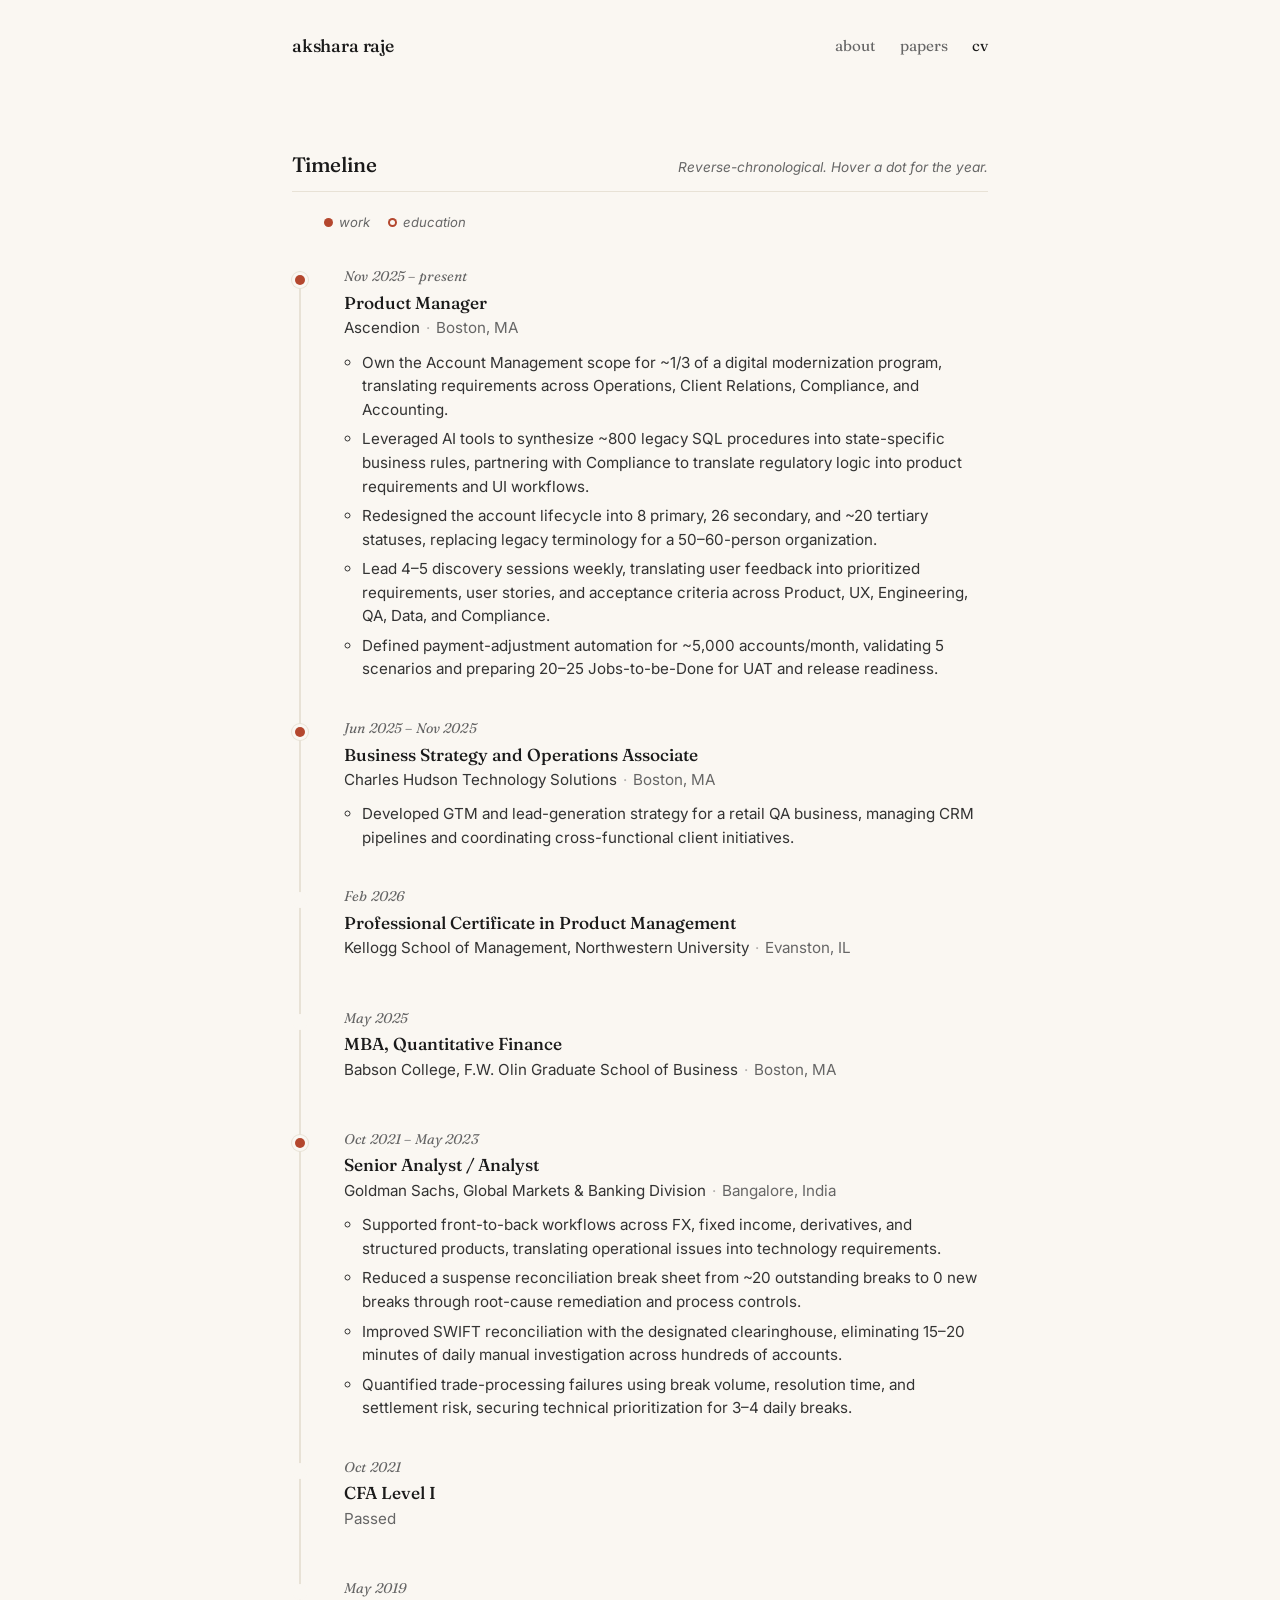
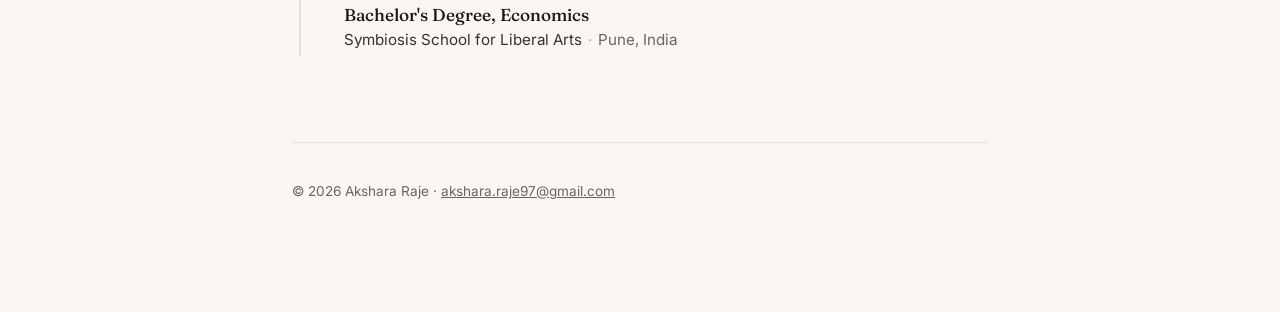
==== cv.html @ e99fda0e "Initial site: bio, papers, timeline CV, two Sankey diagrams Co-Authored-By: Claude Opus 4.7 (1M cont" ====
<!doctype html>
<html lang="en">
<head>
  <meta charset="utf-8" />
  <meta name="viewport" content="width=device-width, initial-scale=1" />
  <title>CV · Akshara Raje</title>
  <link rel="preconnect" href="https://fonts.googleapis.com" />
  <link rel="preconnect" href="https://fonts.gstatic.com" crossorigin />
  <link href="https://fonts.googleapis.com/css2?family=Fraunces:opsz,wght@9..144,400;9..144,500;9..144,600&family=Inter:wght@400;500;600&display=swap" rel="stylesheet" />
  <link rel="stylesheet" href="styles.css" />
  <style>
    /* Timeline */
    .timeline {
      position: relative;
      padding: 8px 0 8px 32px;
      margin: 0;
      list-style: none;
    }
    .timeline::before {
      content: '';
      position: absolute;
      left: 7px;
      top: 14px;
      bottom: 14px;
      width: 2px;
      background: var(--rule);
    }
    .tl-item {
      position: relative;
      padding: 0 0 36px 20px;
    }
    .tl-item:last-child { padding-bottom: 0; }
    .tl-item::before {
      content: '';
      position: absolute;
      left: -29px;
      top: 10px;
      width: 10px;
      height: 10px;
      border-radius: 50%;
      background: var(--accent);
      box-shadow: 0 0 0 3px var(--bg), 0 0 0 4px var(--rule);
    }
    .tl-item.edu::before {
      background: var(--bg);
      box-shadow: 0 0 0 3px var(--bg), 0 0 0 2px var(--accent);
    }
    .tl-date {
      font-family: 'Fraunces', Georgia, serif;
      font-style: italic;
      color: var(--muted);
      font-size: 0.88rem;
      margin-bottom: 4px;
      letter-spacing: 0.01em;
    }
    .tl-title {
      font-family: 'Fraunces', Georgia, serif;
      font-size: 1.08rem;
      font-weight: 500;
      line-height: 1.3;
      margin-bottom: 2px;
    }
    .tl-org {
      font-size: 0.95rem;
      color: var(--muted);
      margin-bottom: 10px;
    }
    .tl-org .where { color: #333; }
    .tl-org .sep { opacity: 0.5; margin: 0 6px; }
    .tl-points {
      margin: 0;
      padding-left: 18px;
      font-size: 0.95rem;
      color: #333;
    }
    .tl-points li { margin-bottom: 6px; line-height: 1.55; }
    .tl-points li:last-child { margin-bottom: 0; }

    .tl-legend {
      display: flex;
      gap: 18px;
      align-items: center;
      font-size: 0.82rem;
      color: var(--muted);
      margin: 0 0 24px 32px;
      font-style: italic;
    }
    .tl-legend span { display: inline-flex; align-items: center; gap: 6px; }
    .tl-legend .dot {
      width: 9px; height: 9px; border-radius: 50%;
      background: var(--accent);
    }
    .tl-legend .dot.edu {
      background: var(--bg);
      box-shadow: inset 0 0 0 2px var(--accent);
    }

    @media (max-width: 600px) {
      .timeline { padding-left: 24px; }
      .tl-item { padding-left: 14px; }
    }
  </style>
</head>
<body>
  <nav class="nav">
    <a href="index.html" class="brand">akshara raje</a>
    <div class="nav-links">
      <a href="index.html">about</a>
      <a href="papers.html">papers</a>
      <a href="cv.html" class="active">cv</a>
    </div>
  </nav>

  <main>
    <section class="section">
      <div class="section-head">
        <h2>Timeline</h2>
        <p class="section-sub">Reverse-chronological. Hover a dot for the year.</p>
      </div>

      <p class="tl-legend">
        <span><span class="dot"></span> work</span>
        <span><span class="dot edu"></span> education</span>
      </p>

      <ol class="timeline">

        <li class="tl-item">
          <div class="tl-date">Nov 2025 – present</div>
          <div class="tl-title">Product Manager</div>
          <div class="tl-org"><span class="where">Ascendion</span><span class="sep">·</span>Boston, MA</div>
          <ul class="tl-points">
            <li>Own the Account Management scope for ~1/3 of a digital modernization program, translating requirements across Operations, Client Relations, Compliance, and Accounting.</li>
            <li>Leveraged AI tools to synthesize ~800 legacy SQL procedures into state-specific business rules, partnering with Compliance to translate regulatory logic into product requirements and UI workflows.</li>
            <li>Redesigned the account lifecycle into 8 primary, 26 secondary, and ~20 tertiary statuses, replacing legacy terminology for a 50–60-person organization.</li>
            <li>Lead 4–5 discovery sessions weekly, translating user feedback into prioritized requirements, user stories, and acceptance criteria across Product, UX, Engineering, QA, Data, and Compliance.</li>
            <li>Defined payment-adjustment automation for ~5,000 accounts/month, validating 5 scenarios and preparing 20–25 Jobs-to-be-Done for UAT and release readiness.</li>
          </ul>
        </li>

        <li class="tl-item">
          <div class="tl-date">Jun 2025 – Nov 2025</div>
          <div class="tl-title">Business Strategy and Operations Associate</div>
          <div class="tl-org"><span class="where">Charles Hudson Technology Solutions</span><span class="sep">·</span>Boston, MA</div>
          <ul class="tl-points">
            <li>Developed GTM and lead-generation strategy for a retail QA business, managing CRM pipelines and coordinating cross-functional client initiatives.</li>
          </ul>
        </li>

        <li class="tl-item edu">
          <div class="tl-date">Feb 2026</div>
          <div class="tl-title">Professional Certificate in Product Management</div>
          <div class="tl-org"><span class="where">Kellogg School of Management, Northwestern University</span><span class="sep">·</span>Evanston, IL</div>
        </li>

        <li class="tl-item edu">
          <div class="tl-date">May 2025</div>
          <div class="tl-title">MBA, Quantitative Finance</div>
          <div class="tl-org"><span class="where">Babson College, F.W. Olin Graduate School of Business</span><span class="sep">·</span>Boston, MA</div>
        </li>

        <li class="tl-item">
          <div class="tl-date">Oct 2021 – May 2023</div>
          <div class="tl-title">Senior Analyst / Analyst</div>
          <div class="tl-org"><span class="where">Goldman Sachs, Global Markets &amp; Banking Division</span><span class="sep">·</span>Bangalore, India</div>
          <ul class="tl-points">
            <li>Supported front-to-back workflows across FX, fixed income, derivatives, and structured products, translating operational issues into technology requirements.</li>
            <li>Reduced a suspense reconciliation break sheet from ~20 outstanding breaks to 0 new breaks through root-cause remediation and process controls.</li>
            <li>Improved SWIFT reconciliation with the designated clearinghouse, eliminating 15–20 minutes of daily manual investigation across hundreds of accounts.</li>
            <li>Quantified trade-processing failures using break volume, resolution time, and settlement risk, securing technical prioritization for 3–4 daily breaks.</li>
          </ul>
        </li>

        <li class="tl-item edu">
          <div class="tl-date">Oct 2021</div>
          <div class="tl-title">CFA Level I</div>
          <div class="tl-org">Passed</div>
        </li>

        <li class="tl-item edu">
          <div class="tl-date">May 2019</div>
          <div class="tl-title">Bachelor's Degree, Economics</div>
          <div class="tl-org"><span class="where">Symbiosis School for Liberal Arts</span><span class="sep">·</span>Pune, India</div>
        </li>

      </ol>
    </section>

    <footer class="footer">
      <p>© 2026 Akshara Raje · <a href="mailto:akshara.raje97@gmail.com">akshara.raje97@gmail.com</a></p>
    </footer>
  </main>
</body>
</html>
---- styles.css ----
:root {
  --bg: #faf7f2;
  --ink: #1a1a1a;
  --muted: #666;
  --rule: #e8e2d6;
  --accent: #b4472e;
  --accent-soft: #e8a897;
  --paper: #ffffff;
}

* { box-sizing: border-box; }

html, body {
  margin: 0;
  padding: 0;
  background: var(--bg);
  color: var(--ink);
  font-family: 'Inter', -apple-system, system-ui, sans-serif;
  font-size: 16px;
  line-height: 1.6;
  -webkit-font-smoothing: antialiased;
}

main {
  max-width: 760px;
  margin: 0 auto;
  padding: 0 32px 96px;
}

/* nav */
.nav {
  max-width: 760px;
  margin: 0 auto;
  padding: 32px;
  display: flex;
  justify-content: space-between;
  align-items: center;
  font-family: 'Fraunces', Georgia, serif;
}
.brand {
  font-size: 1.1rem;
  font-weight: 500;
  letter-spacing: -0.01em;
  text-decoration: none;
  color: var(--ink);
}
.nav-links a {
  margin-left: 20px;
  color: var(--muted);
  text-decoration: none;
  font-size: 0.95rem;
  transition: color 0.15s;
}
.nav-links a:hover, .nav-links a.active { color: var(--ink); }

/* hero */
.hero {
  display: grid;
  grid-template-columns: 1fr auto;
  gap: 40px;
  align-items: start;
  margin: 24px 0 72px;
}
.hero-text h1 {
  font-family: 'Fraunces', Georgia, serif;
  font-size: 2.4rem;
  font-weight: 500;
  letter-spacing: -0.02em;
  margin: 0 0 8px;
  line-height: 1.1;
}
.tagline {
  font-family: 'Fraunces', Georgia, serif;
  font-style: italic;
  font-size: 1.05rem;
  color: var(--accent);
  margin: 0 0 20px;
  min-height: 1.6em;
}
.bio {
  font-size: 1.02rem;
  color: #333;
  margin: 0 0 20px;
  max-width: 56ch;
}
.contact {
  font-size: 0.95rem;
  color: var(--muted);
  margin: 0;
}
.contact a {
  color: var(--muted);
  text-decoration: none;
  border-bottom: 1px solid var(--rule);
  transition: color 0.15s, border-color 0.15s;
}
.contact a:hover { color: var(--accent); border-color: var(--accent); }

.hero-photo img {
  width: 140px;
  height: 140px;
  border-radius: 50%;
  object-fit: cover;
  display: block;
}

/* sections */
.section { margin: 56px 0; }
.section-head {
  display: flex;
  justify-content: space-between;
  align-items: baseline;
  margin: 0 0 20px;
  padding-bottom: 10px;
  border-bottom: 1px solid var(--rule);
}
.section-head h2 {
  font-family: 'Fraunces', Georgia, serif;
  font-size: 1.3rem;
  font-weight: 500;
  margin: 0;
  letter-spacing: -0.01em;
}
.section-sub {
  margin: 0;
  font-size: 0.85rem;
  color: var(--muted);
  font-style: italic;
}
.section-link {
  font-size: 0.9rem;
  color: var(--accent);
  text-decoration: none;
}
.section-link:hover { text-decoration: underline; }

/* sankey */
.sankey {
  width: 100%;
  min-height: 440px;
  background: var(--paper);
  border: 1px solid var(--rule);
  border-radius: 4px;
  padding: 16px;
  overflow: hidden;
}
.sankey svg { display: block; width: 100%; height: auto; }
.sankey .node rect {
  cursor: pointer;
  stroke-width: 0;
  transition: opacity 0.2s;
}
.sankey .node text {
  font-family: 'Inter', sans-serif;
  font-size: 11.5px;
  fill: var(--ink);
  pointer-events: none;
}
.sankey .link {
  fill: none;
  stroke-opacity: 0.35;
  transition: stroke-opacity 0.2s;
  cursor: pointer;
}
.sankey .link:hover { stroke-opacity: 0.75; }
.sankey.dim .link:not(.highlight) { stroke-opacity: 0.08; }
.sankey.dim .node:not(.highlight) rect { opacity: 0.25; }
.sankey.dim .node:not(.highlight) text { opacity: 0.3; }

.caption {
  margin-top: 12px;
  font-size: 0.85rem;
  color: var(--muted);
  font-style: italic;
  text-align: center;
}

/* papers list */
.papers { list-style: none; counter-reset: p; padding: 0; margin: 0; }
.papers li {
  counter-increment: p;
  position: relative;
  padding: 16px 0 16px 32px;
  border-bottom: 1px solid var(--rule);
}
.papers li:last-child { border-bottom: 0; }
.papers li::before {
  content: counter(p);
  position: absolute;
  left: 0;
  top: 18px;
  font-family: 'Fraunces', Georgia, serif;
  font-style: italic;
  color: var(--accent);
  font-size: 0.95rem;
}
.paper-title {
  font-family: 'Fraunces', Georgia, serif;
  font-size: 1.05rem;
  font-weight: 500;
  margin-bottom: 4px;
}
.paper-meta { font-size: 0.9rem; color: var(--muted); margin-bottom: 6px; }
.paper-meta a { color: var(--accent); text-decoration: none; }
.paper-meta a:hover { text-decoration: underline; }
.paper-note { font-size: 0.95rem; color: #333; }

/* news */
.news { list-style: none; padding: 0; margin: 0; }
.news li {
  display: grid;
  grid-template-columns: 90px 1fr;
  gap: 16px;
  padding: 10px 0;
  border-bottom: 1px dashed var(--rule);
  font-size: 0.95rem;
}
.news li:last-child { border-bottom: 0; }
.news .date {
  color: var(--muted);
  font-family: 'Fraunces', Georgia, serif;
  font-style: italic;
}

/* footer */
.footer {
  margin-top: 72px;
  padding-top: 24px;
  border-top: 1px solid var(--rule);
  font-size: 0.85rem;
  color: var(--muted);
}
.footer a { color: var(--muted); }

/* responsive */
@media (max-width: 600px) {
  .hero { grid-template-columns: 1fr; }
  .hero-photo img { width: 100px; height: 100px; }
  .hero-text h1 { font-size: 2rem; }
  main, .nav { padding-left: 20px; padding-right: 20px; }
  .news li { grid-template-columns: 1fr; gap: 2px; }
}
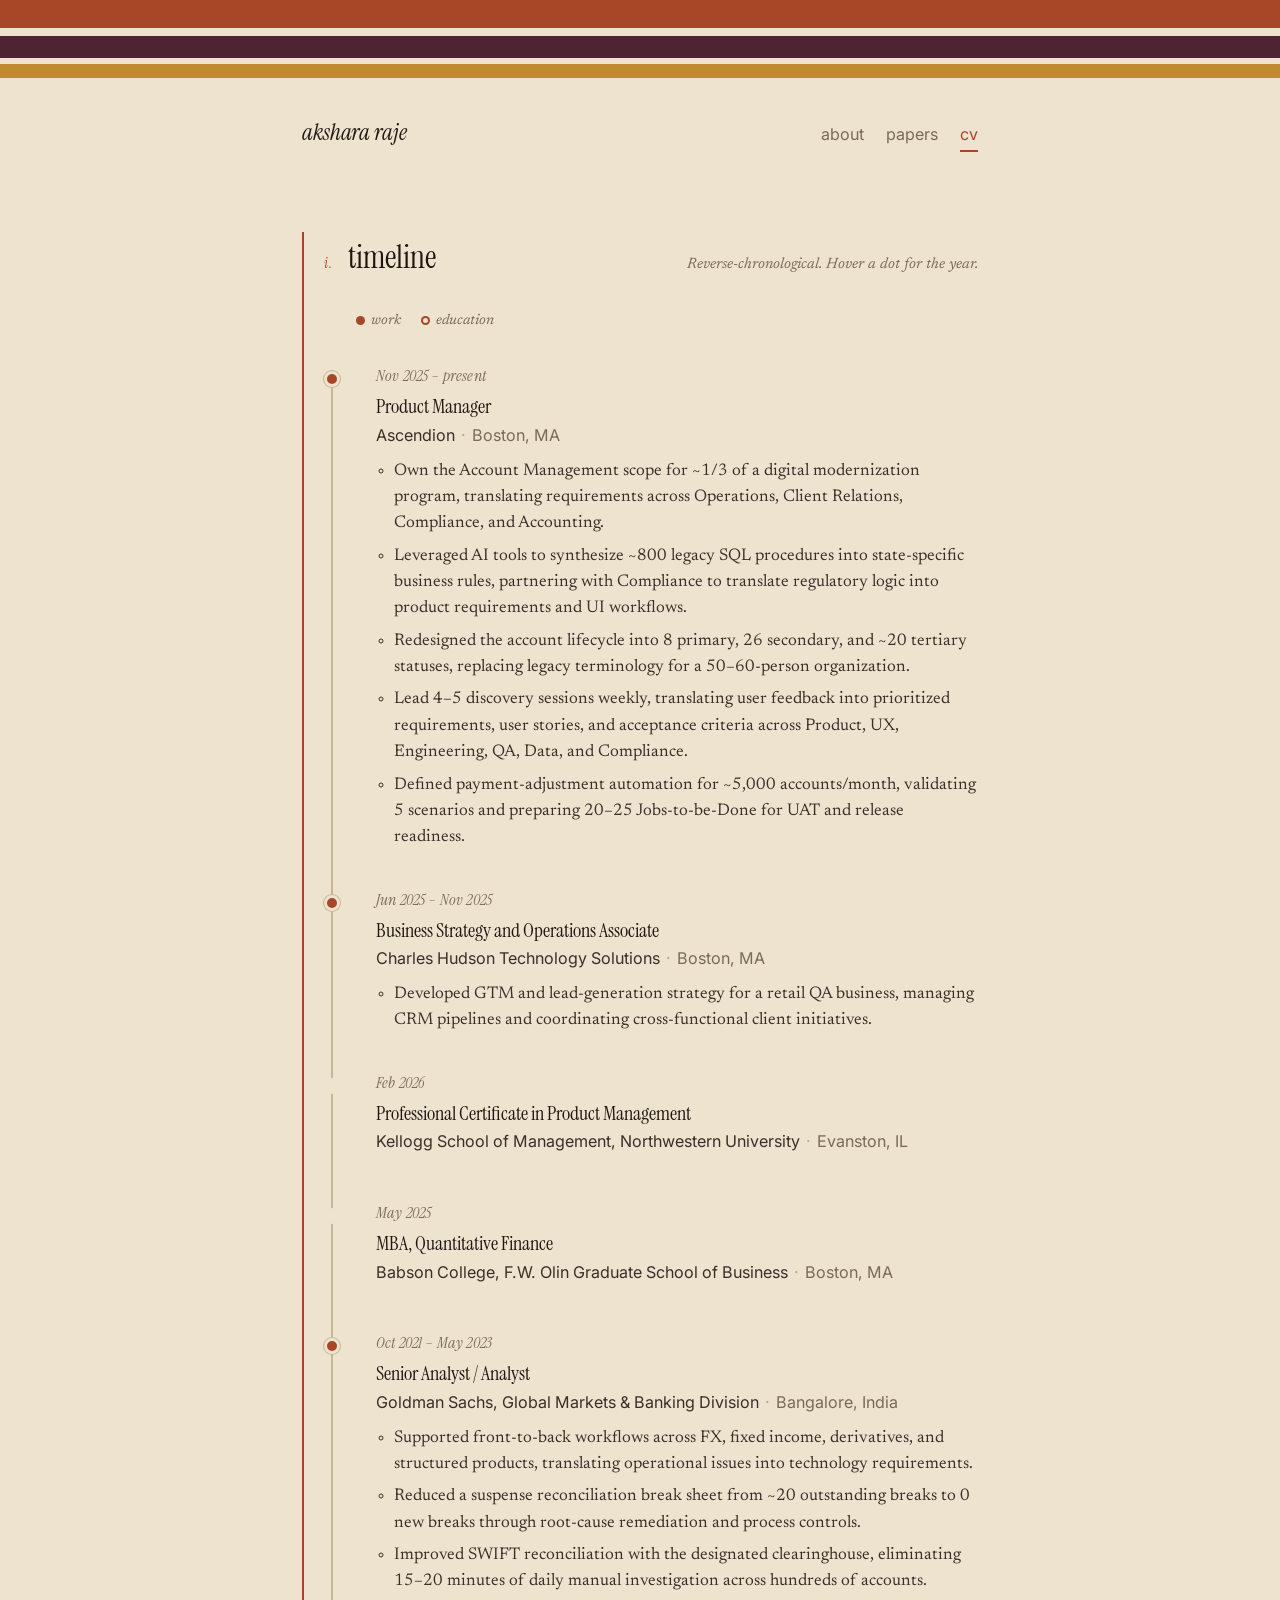
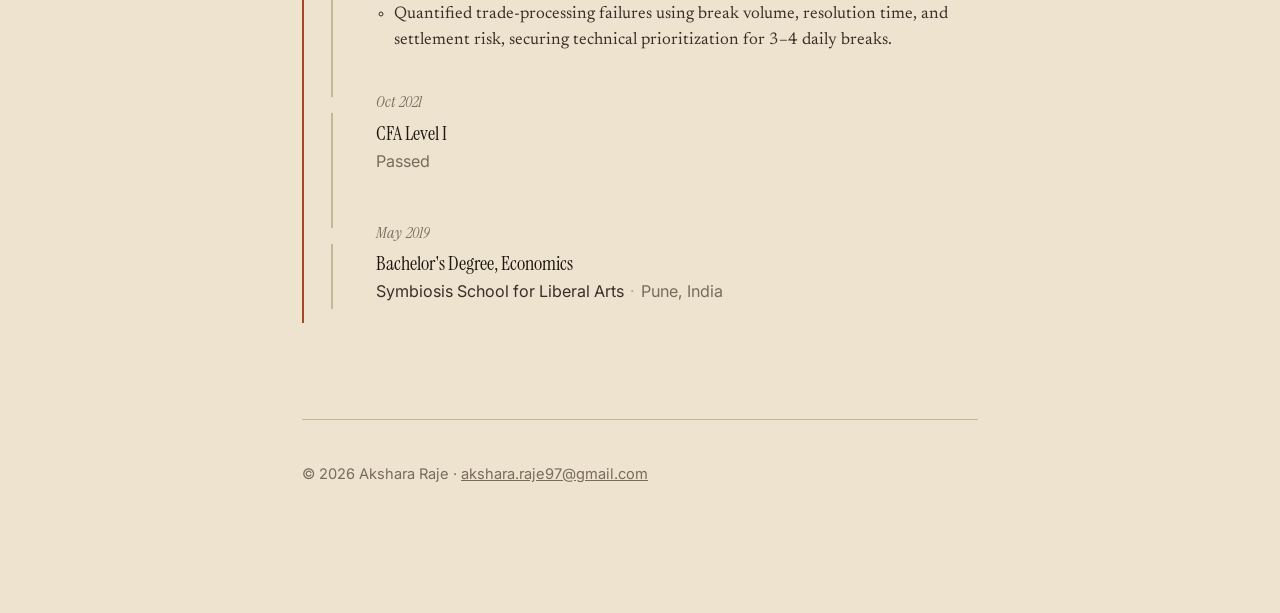
==== commit a9e477f4: "Redesign: Rothko palette, paper diagrams, scroll animations, mobile pass - Rothko-inspired palette (" ====
--- a/cv.html
+++ b/cv.html
@@ -6,7 +6,7 @@
   <title>CV · Akshara Raje</title>
   <link rel="preconnect" href="https://fonts.googleapis.com" />
   <link rel="preconnect" href="https://fonts.gstatic.com" crossorigin />
-  <link href="https://fonts.googleapis.com/css2?family=Fraunces:opsz,wght@9..144,400;9..144,500;9..144,600&family=Inter:wght@400;500;600&display=swap" rel="stylesheet" />
+  <link href="https://fonts.googleapis.com/css2?family=Instrument+Serif:ital@0;1&family=Newsreader:ital,opsz,wght@0,6..72,400;0,6..72,500;1,6..72,400&family=Inter:wght@400;500;600&display=swap" rel="stylesheet" />
   <link rel="stylesheet" href="styles.css" />
   <style>
     /* Timeline */
@@ -28,7 +28,11 @@
     .tl-item {
       position: relative;
       padding: 0 0 36px 20px;
-    }
+      opacity: 0;
+      transform: translateY(10px);
+      transition: opacity 0.55s ease, transform 0.55s cubic-bezier(.2,.7,.2,1);
+    }
+    .tl-item.in { opacity: 1; transform: translateY(0); }
     .tl-item:last-child { padding-bottom: 0; }
     .tl-item::before {
       content: '';
@@ -38,70 +42,99 @@
       width: 10px;
       height: 10px;
       border-radius: 50%;
-      background: var(--accent);
+      background: var(--rust);
       box-shadow: 0 0 0 3px var(--bg), 0 0 0 4px var(--rule);
     }
     .tl-item.edu::before {
       background: var(--bg);
-      box-shadow: 0 0 0 3px var(--bg), 0 0 0 2px var(--accent);
+      box-shadow: 0 0 0 3px var(--bg), 0 0 0 2px var(--rust);
+    }
+    .tl-item.current::before {
+      background: var(--rust);
+      animation: pulse 2.4s ease-in-out infinite;
+    }
+    @keyframes pulse {
+      0%, 100% { box-shadow: 0 0 0 3px var(--bg), 0 0 0 4px var(--rule), 0 0 0 4px rgba(167,71,40,0); }
+      50% { box-shadow: 0 0 0 3px var(--bg), 0 0 0 4px var(--rule), 0 0 0 10px rgba(167,71,40,0.18); }
     }
     .tl-date {
-      font-family: 'Fraunces', Georgia, serif;
+      font-family: 'Instrument Serif', serif;
       font-style: italic;
       color: var(--muted);
-      font-size: 0.88rem;
+      font-size: 0.92rem;
       margin-bottom: 4px;
       letter-spacing: 0.01em;
     }
     .tl-title {
-      font-family: 'Fraunces', Georgia, serif;
-      font-size: 1.08rem;
-      font-weight: 500;
+      font-family: 'Instrument Serif', Georgia, serif;
+      font-size: 1.2rem;
+      font-weight: 400;
       line-height: 1.3;
-      margin-bottom: 2px;
+      margin-bottom: 3px;
+      color: var(--ink);
     }
     .tl-org {
       font-size: 0.95rem;
       color: var(--muted);
       margin-bottom: 10px;
-    }
-    .tl-org .where { color: #333; }
+      font-family: 'Inter', sans-serif;
+    }
+    .tl-org .where { color: var(--ink-soft); }
     .tl-org .sep { opacity: 0.5; margin: 0 6px; }
     .tl-points {
       margin: 0;
       padding-left: 18px;
-      font-size: 0.95rem;
-      color: #333;
+      font-family: 'Newsreader', serif;
+      font-size: 1rem;
+      color: var(--ink-soft);
     }
     .tl-points li { margin-bottom: 6px; line-height: 1.55; }
     .tl-points li:last-child { margin-bottom: 0; }
 
     .tl-legend {
       display: flex;
-      gap: 18px;
+      gap: 20px;
       align-items: center;
-      font-size: 0.82rem;
+      font-size: 0.84rem;
       color: var(--muted);
       margin: 0 0 24px 32px;
       font-style: italic;
+      font-family: 'Newsreader', serif;
     }
     .tl-legend span { display: inline-flex; align-items: center; gap: 6px; }
     .tl-legend .dot {
       width: 9px; height: 9px; border-radius: 50%;
-      background: var(--accent);
+      background: var(--rust);
     }
     .tl-legend .dot.edu {
       background: var(--bg);
-      box-shadow: inset 0 0 0 2px var(--accent);
+      box-shadow: inset 0 0 0 2px var(--rust);
+    }
+
+    @media (prefers-reduced-motion: reduce) {
+      .tl-item { opacity: 1; transform: none; transition: none; }
+      .tl-item.current::before { animation: none; }
     }
 
     @media (max-width: 600px) {
       .timeline { padding-left: 24px; }
-      .tl-item { padding-left: 14px; }
+      .tl-item { padding-left: 14px; padding-bottom: 28px; }
+      .tl-legend { margin-left: 24px; }
+      .tl-title { font-size: 1.1rem; }
+      .tl-points { font-size: 0.96rem; }
     }
   </style>
 </head>
 <body>
+
+  <div class="painting" aria-hidden="true">
+    <span class="field f1"></span>
+    <span class="field f2"></span>
+    <span class="field f3"></span>
+    <span class="field f4"></span>
+    <span class="field f5"></span>
+  </div>
+
   <nav class="nav">
     <a href="index.html" class="brand">akshara raje</a>
     <div class="nav-links">
@@ -114,7 +147,7 @@
   <main>
     <section class="section">
       <div class="section-head">
-        <h2>Timeline</h2>
+        <h2 data-marker="i.">timeline</h2>
         <p class="section-sub">Reverse-chronological. Hover a dot for the year.</p>
       </div>
 
@@ -125,7 +158,7 @@
 
       <ol class="timeline">
 
-        <li class="tl-item">
+        <li class="tl-item current">
           <div class="tl-date">Nov 2025 – present</div>
           <div class="tl-title">Product Manager</div>
           <div class="tl-org"><span class="where">Ascendion</span><span class="sep">·</span>Boston, MA</div>
@@ -190,5 +223,26 @@
       <p>© 2026 Akshara Raje · <a href="mailto:akshara.raje97@gmail.com">akshara.raje97@gmail.com</a></p>
     </footer>
   </main>
+
+  <script>
+    // Timeline items fade in sequentially as they enter the viewport.
+    const items = document.querySelectorAll('.tl-item');
+    const reduce = window.matchMedia('(prefers-reduced-motion: reduce)').matches;
+    if (reduce || !('IntersectionObserver' in window)) {
+      items.forEach(el => el.classList.add('in'));
+    } else {
+      const io = new IntersectionObserver((entries) => {
+        entries.forEach((e) => {
+          if (e.isIntersecting) {
+            // small per-item delay for a stagger when a cluster enters together
+            const d = [...items].indexOf(e.target) % 4;
+            setTimeout(() => e.target.classList.add('in'), d * 80);
+            io.unobserve(e.target);
+          }
+        });
+      }, { threshold: 0.15 });
+      items.forEach(el => io.observe(el));
+    }
+  </script>
 </body>
 </html>
--- a/styles.css
+++ b/styles.css
@@ -1,14 +1,35 @@
+/* ----------------------------------------------------------
+   Palette: Rothko-inspired. Warm cream, deep rust, plum,
+   ochre, slate. Used as fields rather than accents where
+   possible — colors breathe next to each other, not on top.
+   ---------------------------------------------------------- */
 :root {
-  --bg: #faf7f2;
-  --ink: #1a1a1a;
-  --muted: #666;
-  --rule: #e8e2d6;
-  --accent: #b4472e;
-  --accent-soft: #e8a897;
-  --paper: #ffffff;
+  --bg:        #ede3cf;    /* unprimed canvas */
+  --paper:     #f4ecd8;    /* slightly warmer card */
+  --ink:       #1f1611;    /* warm black */
+  --ink-soft:  #3a2f28;
+  --muted:     #7a6a5a;    /* warm sepia */
+  --rule:      #c6b797;    /* soft ochre rule */
+
+  --rust:      #a74728;    /* burnt sienna, primary accent */
+  --plum:      #4e2432;    /* deep plum */
+  --ochre:     #c08a2e;    /* mustard ochre */
+  --slate:     #2b4152;    /* deep slate — occasional contrast */
+  --rose:      #c47a67;    /* soft rose, highlights */
+
+  --field-1: var(--rust);
+  --field-2: var(--plum);
+  --field-3: var(--ochre);
+  --field-4: var(--slate);
+  --field-5: var(--rose);
 }
 
 * { box-sizing: border-box; }
+
+html {
+  -webkit-text-size-adjust: 100%;
+  text-size-adjust: 100%;
+}
 
 html, body {
   margin: 0;
@@ -16,227 +37,506 @@
   background: var(--bg);
   color: var(--ink);
   font-family: 'Inter', -apple-system, system-ui, sans-serif;
-  font-size: 16px;
+  font-size: 17px;
   line-height: 1.6;
   -webkit-font-smoothing: antialiased;
-}
+  -moz-osx-font-smoothing: grayscale;
+}
+
+body { overflow-x: hidden; }
 
 main {
-  max-width: 760px;
+  max-width: 740px;
   margin: 0 auto;
-  padding: 0 32px 96px;
-}
-
-/* nav */
+  padding: 0 32px 112px;
+}
+
+a { color: inherit; }
+
+/* ----------------------------------------------------------
+   Rothko header band — three stacked color fields.
+   A small, intentional signature at the top of every page.
+   Thin on desktop, thinner on mobile. Carries the palette
+   signal without being decorative noise.
+   ---------------------------------------------------------- */
+.painting {
+  width: 100%;
+  display: block;
+  background: var(--bg);
+}
+.painting .field {
+  display: block;
+  width: 100%;
+}
+.painting .f1 { background: var(--rust); height: 28px; }
+.painting .f2 { background: var(--bg);  height: 8px; }
+.painting .f3 { background: var(--plum); height: 22px; }
+.painting .f4 { background: var(--bg);  height: 6px; }
+.painting .f5 { background: var(--ochre); height: 14px; }
+
+/* ----------------------------------------------------------
+   Nav
+   ---------------------------------------------------------- */
 .nav {
-  max-width: 760px;
+  max-width: 740px;
   margin: 0 auto;
-  padding: 32px;
+  padding: 36px 32px 8px;
   display: flex;
   justify-content: space-between;
-  align-items: center;
-  font-family: 'Fraunces', Georgia, serif;
+  align-items: baseline;
 }
 .brand {
-  font-size: 1.1rem;
-  font-weight: 500;
-  letter-spacing: -0.01em;
+  font-family: 'Instrument Serif', Georgia, serif;
+  font-size: 1.35rem;
+  font-style: italic;
+  letter-spacing: -0.005em;
   text-decoration: none;
   color: var(--ink);
 }
+.nav-links {
+  display: flex;
+  gap: 22px;
+}
 .nav-links a {
-  margin-left: 20px;
   color: var(--muted);
   text-decoration: none;
   font-size: 0.95rem;
-  transition: color 0.15s;
-}
-.nav-links a:hover, .nav-links a.active { color: var(--ink); }
-
-/* hero */
+  padding: 4px 0;
+  transition: color 0.2s;
+  position: relative;
+}
+.nav-links a:hover,
+.nav-links a.active {
+  color: var(--rust);
+}
+.nav-links a.active::after {
+  content: '';
+  position: absolute;
+  left: 0;
+  right: 0;
+  bottom: 0;
+  height: 2px;
+  background: var(--rust);
+}
+
+/* ----------------------------------------------------------
+   Hero
+   ---------------------------------------------------------- */
 .hero {
   display: grid;
   grid-template-columns: 1fr auto;
-  gap: 40px;
+  gap: 48px;
   align-items: start;
-  margin: 24px 0 72px;
+  margin: 32px 0 88px;
 }
 .hero-text h1 {
-  font-family: 'Fraunces', Georgia, serif;
-  font-size: 2.4rem;
-  font-weight: 500;
-  letter-spacing: -0.02em;
-  margin: 0 0 8px;
-  line-height: 1.1;
+  font-family: 'Instrument Serif', Georgia, serif;
+  font-size: 3.4rem;
+  font-weight: 400;
+  letter-spacing: -0.015em;
+  line-height: 1.0;
+  margin: 0 0 14px;
+  color: var(--ink);
 }
 .tagline {
-  font-family: 'Fraunces', Georgia, serif;
-  font-style: italic;
-  font-size: 1.05rem;
-  color: var(--accent);
-  margin: 0 0 20px;
-  min-height: 1.6em;
+  font-family: 'Instrument Serif', Georgia, serif;
+  font-style: italic;
+  font-size: 1.25rem;
+  color: var(--rust);
+  margin: 0 0 22px;
+  min-height: 1.5em;
+  letter-spacing: 0.005em;
 }
 .bio {
-  font-size: 1.02rem;
-  color: #333;
-  margin: 0 0 20px;
-  max-width: 56ch;
+  font-family: 'Newsreader', Georgia, serif;
+  font-size: 1.1rem;
+  line-height: 1.65;
+  color: var(--ink-soft);
+  margin: 0 0 24px;
+  max-width: 54ch;
 }
 .contact {
   font-size: 0.95rem;
   color: var(--muted);
   margin: 0;
-}
+  display: flex;
+  flex-wrap: wrap;
+  gap: 0 10px;
+  align-items: center;
+}
+.contact .sep { opacity: 0.5; }
 .contact a {
   color: var(--muted);
   text-decoration: none;
   border-bottom: 1px solid var(--rule);
-  transition: color 0.15s, border-color 0.15s;
-}
-.contact a:hover { color: var(--accent); border-color: var(--accent); }
+  padding: 2px 0;
+  transition: color 0.2s, border-color 0.2s;
+}
+.contact a:hover { color: var(--rust); border-color: var(--rust); }
 
 .hero-photo img {
-  width: 140px;
-  height: 140px;
-  border-radius: 50%;
+  width: 160px;
+  height: 160px;
   object-fit: cover;
   display: block;
-}
-
-/* sections */
-.section { margin: 56px 0; }
+  filter: saturate(0.92) contrast(1.02);
+}
+
+/* ----------------------------------------------------------
+   Sections — accented with a left color rule that cycles
+   through Rothko fields. Section headings in serif italic,
+   lowercase, with a small roman numeral marker.
+   ---------------------------------------------------------- */
+.section {
+  margin: 72px 0;
+  padding-left: 20px;
+  border-left: 2px solid transparent;
+  position: relative;
+}
+.section:nth-of-type(1) { border-left-color: var(--rust); }
+.section:nth-of-type(2) { border-left-color: var(--plum); }
+.section:nth-of-type(3) { border-left-color: var(--ochre); }
+.section:nth-of-type(4) { border-left-color: var(--slate); }
+.section:nth-of-type(5) { border-left-color: var(--rose); }
+
 .section-head {
   display: flex;
   justify-content: space-between;
   align-items: baseline;
-  margin: 0 0 20px;
-  padding-bottom: 10px;
-  border-bottom: 1px solid var(--rule);
+  flex-wrap: wrap;
+  gap: 10px;
+  margin: 0 0 26px;
 }
 .section-head h2 {
-  font-family: 'Fraunces', Georgia, serif;
-  font-size: 1.3rem;
-  font-weight: 500;
+  font-family: 'Instrument Serif', Georgia, serif;
+  font-weight: 400;
+  font-size: 1.9rem;
+  letter-spacing: -0.005em;
   margin: 0;
-  letter-spacing: -0.01em;
+  color: var(--ink);
+  display: flex;
+  align-items: baseline;
+  gap: 14px;
+}
+.section-head h2::before {
+  content: attr(data-marker);
+  font-size: 0.85rem;
+  font-family: 'Instrument Serif', serif;
+  font-style: italic;
+  color: var(--rust);
+  letter-spacing: 0.1em;
 }
 .section-sub {
   margin: 0;
-  font-size: 0.85rem;
-  color: var(--muted);
-  font-style: italic;
+  font-size: 0.88rem;
+  color: var(--muted);
+  font-style: italic;
+  font-family: 'Newsreader', Georgia, serif;
 }
 .section-link {
   font-size: 0.9rem;
-  color: var(--accent);
+  color: var(--rust);
   text-decoration: none;
-}
-.section-link:hover { text-decoration: underline; }
-
-/* sankey */
+  border-bottom: 1px solid currentColor;
+}
+.section-link:hover { color: var(--plum); }
+
+/* ----------------------------------------------------------
+   Sankey — horizontal scroll on mobile. Minimum width in JS
+   so labels stay readable. Container is a quiet card.
+   ---------------------------------------------------------- */
 .sankey {
   width: 100%;
   min-height: 440px;
   background: var(--paper);
+  padding: 20px;
+  overflow-x: auto;
+  overflow-y: hidden;
+  -webkit-overflow-scrolling: touch;
+  position: relative;
   border: 1px solid var(--rule);
-  border-radius: 4px;
-  padding: 16px;
-  overflow: hidden;
-}
-.sankey svg { display: block; width: 100%; height: auto; }
+}
+.sankey svg { display: block; height: auto; }
+
 .sankey .node rect {
   cursor: pointer;
-  stroke-width: 0;
-  transition: opacity 0.2s;
+  stroke: none;
+  transition: opacity 0.25s ease;
 }
 .sankey .node text {
   font-family: 'Inter', sans-serif;
   font-size: 11.5px;
   fill: var(--ink);
   pointer-events: none;
+  letter-spacing: 0.005em;
 }
 .sankey .link {
   fill: none;
-  stroke-opacity: 0.35;
-  transition: stroke-opacity 0.2s;
+  stroke-opacity: 0.4;
+  transition: stroke-opacity 0.25s ease;
   cursor: pointer;
 }
-.sankey .link:hover { stroke-opacity: 0.75; }
+.sankey .link:hover { stroke-opacity: 0.82; }
 .sankey.dim .link:not(.highlight) { stroke-opacity: 0.08; }
-.sankey.dim .node:not(.highlight) rect { opacity: 0.25; }
-.sankey.dim .node:not(.highlight) text { opacity: 0.3; }
+.sankey.dim .node:not(.highlight) rect { opacity: 0.22; }
+.sankey.dim .node:not(.highlight) text { opacity: 0.28; }
 
 .caption {
-  margin-top: 12px;
-  font-size: 0.85rem;
-  color: var(--muted);
-  font-style: italic;
+  margin-top: 14px;
+  font-size: 0.88rem;
+  color: var(--muted);
+  font-style: italic;
+  font-family: 'Newsreader', Georgia, serif;
   text-align: center;
 }
-
-/* papers list */
-.papers { list-style: none; counter-reset: p; padding: 0; margin: 0; }
+.scroll-hint {
+  display: none;
+  margin-top: 6px;
+  font-size: 0.78rem;
+  letter-spacing: 0.08em;
+  color: var(--muted);
+  text-align: center;
+  font-style: italic;
+}
+
+/* ----------------------------------------------------------
+   Papers list — Roman numerals in warm italic, no boxes.
+   ---------------------------------------------------------- */
+.papers {
+  list-style: none;
+  counter-reset: p;
+  padding: 0;
+  margin: 0;
+}
 .papers li {
   counter-increment: p;
   position: relative;
-  padding: 16px 0 16px 32px;
-  border-bottom: 1px solid var(--rule);
-}
-.papers li:last-child { border-bottom: 0; }
+  padding: 22px 0 22px 44px;
+  border-top: 1px solid var(--rule);
+}
+.papers li:first-child { border-top: 0; padding-top: 4px; }
+.papers li:last-child { padding-bottom: 4px; }
 .papers li::before {
-  content: counter(p);
+  content: counter(p, upper-roman);
   position: absolute;
   left: 0;
-  top: 18px;
-  font-family: 'Fraunces', Georgia, serif;
-  font-style: italic;
-  color: var(--accent);
-  font-size: 0.95rem;
-}
+  top: 25px;
+  font-family: 'Instrument Serif', serif;
+  font-style: italic;
+  color: var(--rust);
+  font-size: 1.05rem;
+  letter-spacing: 0.05em;
+}
+.papers li:first-child::before { top: 7px; }
 .paper-title {
-  font-family: 'Fraunces', Georgia, serif;
-  font-size: 1.05rem;
-  font-weight: 500;
-  margin-bottom: 4px;
-}
-.paper-meta { font-size: 0.9rem; color: var(--muted); margin-bottom: 6px; }
-.paper-meta a { color: var(--accent); text-decoration: none; }
-.paper-meta a:hover { text-decoration: underline; }
-.paper-note { font-size: 0.95rem; color: #333; }
-
-/* news */
+  font-family: 'Instrument Serif', Georgia, serif;
+  font-size: 1.3rem;
+  line-height: 1.3;
+  font-weight: 400;
+  margin-bottom: 6px;
+  color: var(--ink);
+}
+.paper-meta {
+  font-size: 0.9rem;
+  color: var(--muted);
+  margin-bottom: 10px;
+  font-family: 'Inter', sans-serif;
+}
+.paper-meta a { color: var(--rust); text-decoration: none; border-bottom: 1px solid var(--rule); }
+.paper-meta a:hover { border-color: var(--rust); }
+.paper-note {
+  font-family: 'Newsreader', Georgia, serif;
+  font-size: 1.03rem;
+  line-height: 1.6;
+  color: var(--ink-soft);
+}
+
+/* ----------------------------------------------------------
+   Paper diagrams — SVG schematics drawn inline per paper.
+   See .diagram-lang and .diagram-cost in each page.
+   ---------------------------------------------------------- */
+.diagram {
+  margin: 18px 0 4px;
+  background: var(--paper);
+  border: 1px solid var(--rule);
+  padding: 18px 16px;
+  position: relative;
+}
+.diagram svg { display: block; width: 100%; height: auto; }
+.diagram .d-caption {
+  margin-top: 12px;
+  font-size: 0.8rem;
+  color: var(--muted);
+  font-style: italic;
+  font-family: 'Newsreader', serif;
+  text-align: center;
+}
+
+/* Paper 1 — language-as-evidence diagram */
+.diag-lang .lane { transition: opacity 0.25s ease; }
+.diag-lang .lane .box { transition: fill 0.25s ease, stroke 0.25s ease; }
+.diag-lang .lane .hidden-assumption {
+  opacity: 0;
+  transition: opacity 0.4s ease;
+}
+.diag-lang.show-assumption .hidden-assumption { opacity: 1; }
+.diag-lang.focused .lane { opacity: 0.3; }
+.diag-lang .lane.on { opacity: 1; }
+.diag-lang .flow-arrow { stroke: var(--muted); stroke-width: 1.2; fill: none; }
+.diag-lang .label-strong { font-family: 'Instrument Serif', serif; font-style: italic; }
+.diag-lang .label-small { font-family: 'Inter', sans-serif; font-size: 10px; fill: var(--muted); }
+
+/* Paper 2 — cost incidence diagram */
+.diag-cost .bar { transition: width 0.6s cubic-bezier(.2,.6,.2,1), opacity 0.25s ease; }
+.diag-cost .bar-label { font-family: 'Inter', sans-serif; font-size: 11px; fill: var(--ink-soft); }
+.diag-cost .pay { font-family: 'Instrument Serif', serif; font-style: italic; font-size: 10px; fill: var(--muted); }
+.diag-cost .axis { stroke: var(--rule); stroke-width: 1; }
+.diag-cost .ticks { font-family: 'Inter', sans-serif; font-size: 9px; fill: var(--muted); }
+
+/* ----------------------------------------------------------
+   News — hanging dates, no dashed lines
+   ---------------------------------------------------------- */
 .news { list-style: none; padding: 0; margin: 0; }
 .news li {
   display: grid;
-  grid-template-columns: 90px 1fr;
-  gap: 16px;
-  padding: 10px 0;
-  border-bottom: 1px dashed var(--rule);
+  grid-template-columns: 100px 1fr;
+  gap: 20px;
+  padding: 12px 0;
+  border-top: 1px solid var(--rule);
+  font-size: 0.98rem;
+  color: var(--ink-soft);
+  font-family: 'Newsreader', serif;
+}
+.news li:first-child { border-top: 0; }
+.news .date {
+  color: var(--muted);
+  font-family: 'Instrument Serif', serif;
+  font-style: italic;
   font-size: 0.95rem;
 }
-.news li:last-child { border-bottom: 0; }
-.news .date {
-  color: var(--muted);
-  font-family: 'Fraunces', Georgia, serif;
-  font-style: italic;
-}
-
-/* footer */
+
+/* ----------------------------------------------------------
+   Footer
+   ---------------------------------------------------------- */
 .footer {
-  margin-top: 72px;
-  padding-top: 24px;
+  margin-top: 96px;
+  padding-top: 28px;
   border-top: 1px solid var(--rule);
-  font-size: 0.85rem;
-  color: var(--muted);
+  font-size: 0.86rem;
+  color: var(--muted);
+  font-family: 'Inter', sans-serif;
 }
 .footer a { color: var(--muted); }
 
-/* responsive */
+/* ----------------------------------------------------------
+   Scroll-reveal animations
+   Elements with .reveal fade/translate in when they enter
+   the viewport. Honors prefers-reduced-motion.
+   ---------------------------------------------------------- */
+.reveal {
+  opacity: 0;
+  transform: translateY(14px);
+  transition: opacity 0.75s ease, transform 0.75s cubic-bezier(.2,.7,.2,1);
+}
+.reveal.in {
+  opacity: 1;
+  transform: translateY(0);
+}
+
+/* Hero entrance stagger */
+.hero-text h1 { animation: fade-up 0.8s ease both; }
+.tagline { animation: fade-up 0.8s ease 0.15s both; }
+.bio { animation: fade-up 0.8s ease 0.3s both; }
+.contact { animation: fade-up 0.8s ease 0.45s both; }
+.hero-photo { animation: fade-up 0.8s ease 0.1s both; }
+@keyframes fade-up {
+  from { opacity: 0; transform: translateY(10px); }
+  to { opacity: 1; transform: translateY(0); }
+}
+
+@media (prefers-reduced-motion: reduce) {
+  .reveal, .reveal.in,
+  .hero-text h1, .tagline, .bio, .contact, .hero-photo {
+    animation: none !important;
+    transform: none !important;
+    opacity: 1 !important;
+    transition: none !important;
+  }
+  .diag-cost .bar { transition: none !important; }
+}
+
+/* ----------------------------------------------------------
+   Responsive — tablet
+   ---------------------------------------------------------- */
+@media (max-width: 760px) {
+  main { padding: 0 24px 88px; }
+  .nav { padding: 28px 24px 8px; }
+  .hero-text h1 { font-size: 2.9rem; }
+  .section { margin: 56px 0; padding-left: 16px; }
+}
+
+/* ----------------------------------------------------------
+   Responsive — mobile
+   ---------------------------------------------------------- */
 @media (max-width: 600px) {
-  .hero { grid-template-columns: 1fr; }
-  .hero-photo img { width: 100px; height: 100px; }
-  .hero-text h1 { font-size: 2rem; }
-  main, .nav { padding-left: 20px; padding-right: 20px; }
-  .news li { grid-template-columns: 1fr; gap: 2px; }
-}
+  html, body { font-size: 16px; }
+
+  main { padding: 0 20px 72px; }
+  .nav {
+    padding: 20px;
+    flex-wrap: wrap;
+    gap: 8px;
+  }
+  .brand { font-size: 1.2rem; }
+  .nav-links { gap: 16px; }
+  .nav-links a { font-size: 0.92rem; }
+
+  .painting .f1 { height: 20px; }
+  .painting .f3 { height: 16px; }
+  .painting .f5 { height: 10px; }
+
+  .hero {
+    grid-template-columns: 1fr;
+    gap: 22px;
+    margin: 20px 0 60px;
+  }
+  .hero-photo { order: -1; }
+  .hero-photo img { width: 112px; height: 112px; }
+  .hero-text h1 { font-size: 2.4rem; }
+  .tagline { font-size: 1.1rem; }
+  .bio { font-size: 1.03rem; }
+
+  .section { margin: 48px 0; padding-left: 14px; }
+  .section-head h2 { font-size: 1.55rem; gap: 10px; }
+  .section-head h2::before { font-size: 0.78rem; }
+  .section-sub { font-size: 0.84rem; width: 100%; }
+
+  .sankey { padding: 14px; min-height: 420px; }
+  .scroll-hint { display: block; }
+
+  .papers li { padding: 18px 0 18px 36px; }
+  .papers li::before { font-size: 0.98rem; top: 21px; }
+  .paper-title { font-size: 1.15rem; }
+  .paper-meta { font-size: 0.86rem; }
+  .paper-note { font-size: 1rem; }
+
+  .diagram { padding: 14px 10px; }
+
+  .news li { grid-template-columns: 1fr; gap: 4px; padding: 10px 0; }
+  .news .date { font-size: 0.9rem; }
+
+  .footer { margin-top: 72px; }
+}
+
+/* ----------------------------------------------------------
+   Responsive — small phones
+   ---------------------------------------------------------- */
+@media (max-width: 400px) {
+  main { padding: 0 16px 64px; }
+  .nav { padding: 16px; }
+  .nav-links { gap: 12px; }
+  .nav-links a { font-size: 0.88rem; }
+  .brand { font-size: 1.1rem; }
+  .hero-text h1 { font-size: 2.15rem; }
+  .section-head h2 { font-size: 1.4rem; }
+}
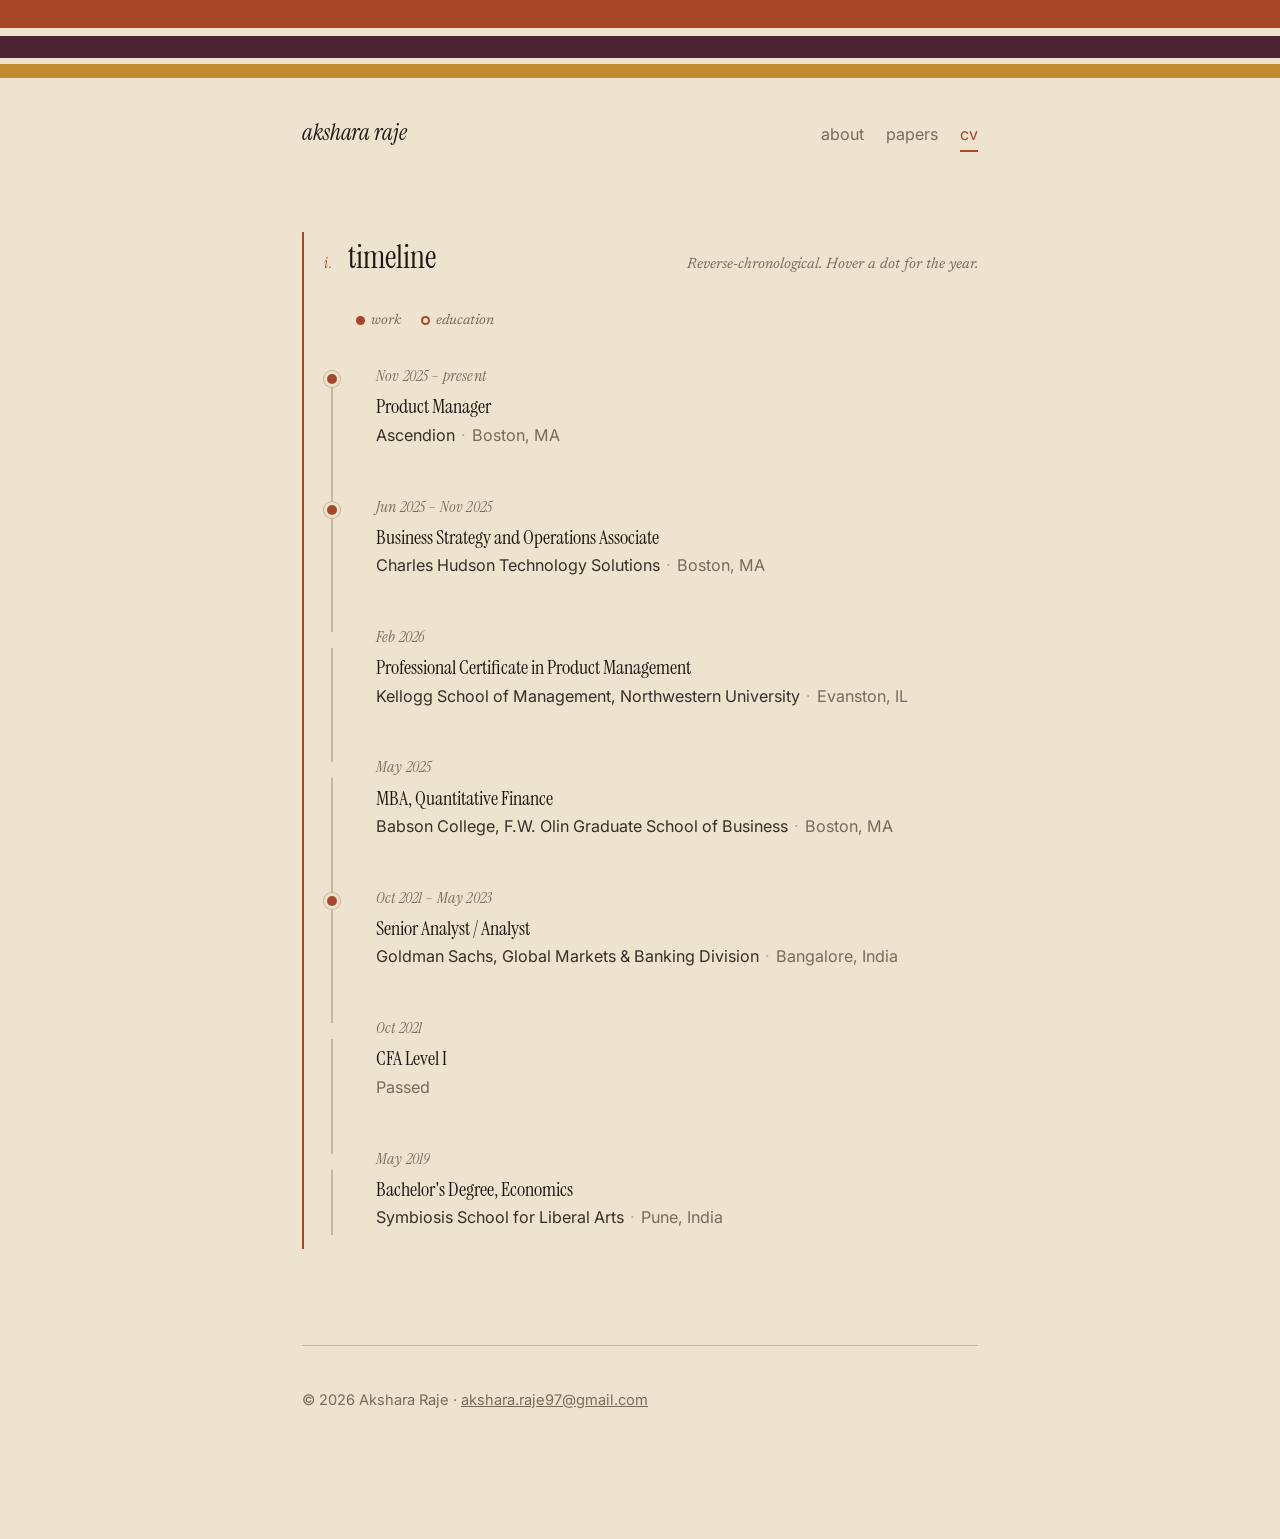
==== commit c0c12232: "CV: strip bullet detail under each role, keep title/org/date only Co-Authored-By: Claude Opus 4.7 (1" ====
--- a/cv.html
+++ b/cv.html
@@ -162,22 +162,12 @@
           <div class="tl-date">Nov 2025 – present</div>
           <div class="tl-title">Product Manager</div>
           <div class="tl-org"><span class="where">Ascendion</span><span class="sep">·</span>Boston, MA</div>
-          <ul class="tl-points">
-            <li>Own the Account Management scope for ~1/3 of a digital modernization program, translating requirements across Operations, Client Relations, Compliance, and Accounting.</li>
-            <li>Leveraged AI tools to synthesize ~800 legacy SQL procedures into state-specific business rules, partnering with Compliance to translate regulatory logic into product requirements and UI workflows.</li>
-            <li>Redesigned the account lifecycle into 8 primary, 26 secondary, and ~20 tertiary statuses, replacing legacy terminology for a 50–60-person organization.</li>
-            <li>Lead 4–5 discovery sessions weekly, translating user feedback into prioritized requirements, user stories, and acceptance criteria across Product, UX, Engineering, QA, Data, and Compliance.</li>
-            <li>Defined payment-adjustment automation for ~5,000 accounts/month, validating 5 scenarios and preparing 20–25 Jobs-to-be-Done for UAT and release readiness.</li>
-          </ul>
         </li>
 
         <li class="tl-item">
           <div class="tl-date">Jun 2025 – Nov 2025</div>
           <div class="tl-title">Business Strategy and Operations Associate</div>
           <div class="tl-org"><span class="where">Charles Hudson Technology Solutions</span><span class="sep">·</span>Boston, MA</div>
-          <ul class="tl-points">
-            <li>Developed GTM and lead-generation strategy for a retail QA business, managing CRM pipelines and coordinating cross-functional client initiatives.</li>
-          </ul>
         </li>
 
         <li class="tl-item edu">
@@ -196,12 +186,6 @@
           <div class="tl-date">Oct 2021 – May 2023</div>
           <div class="tl-title">Senior Analyst / Analyst</div>
           <div class="tl-org"><span class="where">Goldman Sachs, Global Markets &amp; Banking Division</span><span class="sep">·</span>Bangalore, India</div>
-          <ul class="tl-points">
-            <li>Supported front-to-back workflows across FX, fixed income, derivatives, and structured products, translating operational issues into technology requirements.</li>
-            <li>Reduced a suspense reconciliation break sheet from ~20 outstanding breaks to 0 new breaks through root-cause remediation and process controls.</li>
-            <li>Improved SWIFT reconciliation with the designated clearinghouse, eliminating 15–20 minutes of daily manual investigation across hundreds of accounts.</li>
-            <li>Quantified trade-processing failures using break volume, resolution time, and settlement risk, securing technical prioritization for 3–4 daily breaks.</li>
-          </ul>
         </li>
 
         <li class="tl-item edu">
